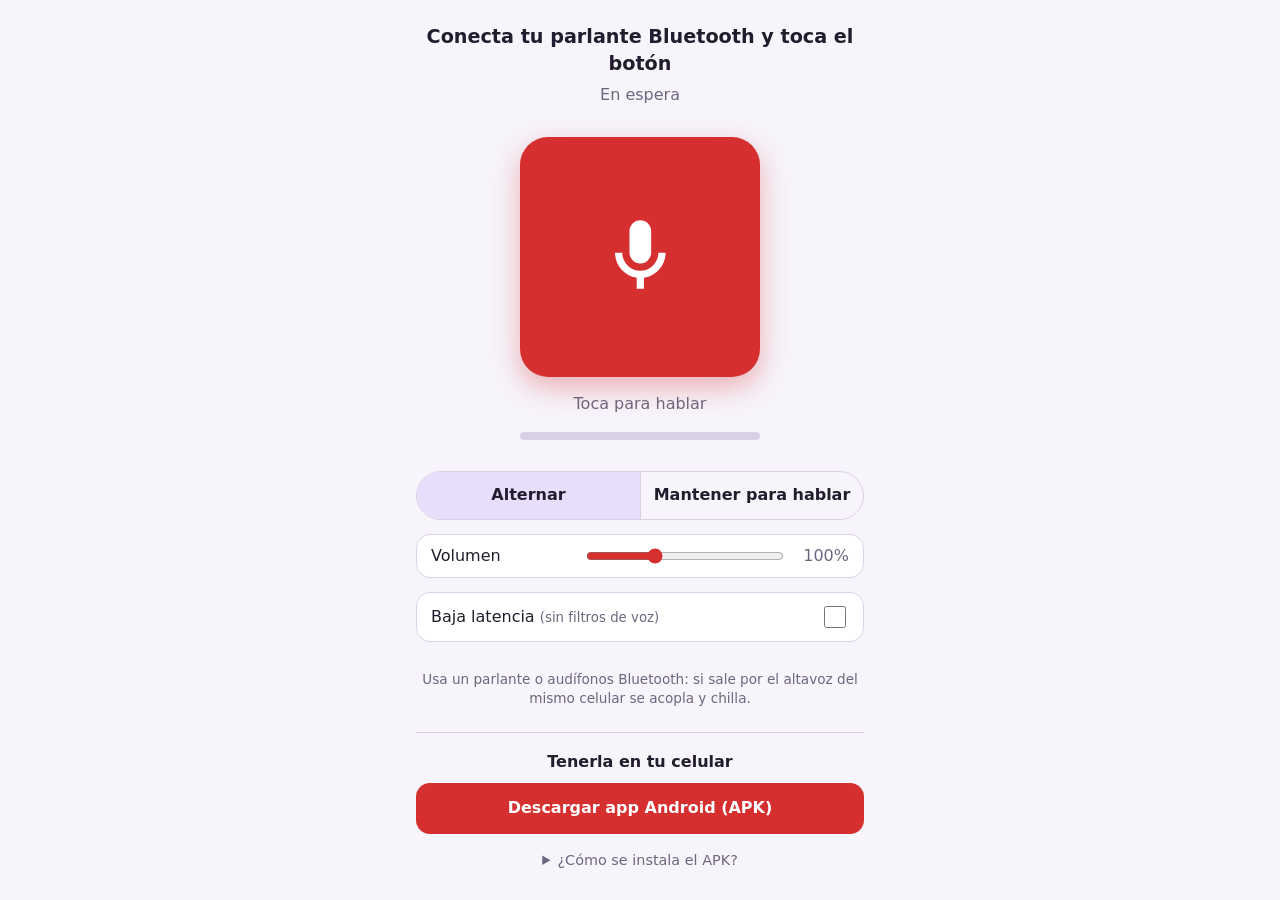
==== index.html @ 47c6e763 "Publicar Mic Parlante 1.0.1 Co-Authored-By: Claude Opus 5.5 <noreply@anthropic.com>" ====
<!doctype html>
<html lang="es">
<head>
  <meta charset="utf-8">
  <meta name="viewport" content="width=device-width, initial-scale=1, viewport-fit=cover">
  <meta name="theme-color" content="#1f1a2e">
  <title>Mic Parlante</title>
  <link rel="manifest" href="manifest.webmanifest">
  <link rel="icon" href="icon.svg" type="image/svg+xml">
  <link rel="apple-touch-icon" href="icon-192.png">
  <link rel="stylesheet" href="styles.css">
</head>
<body>
  <main class="app">
    <header class="estado">
      <p id="salida" class="salida">Buscando salida de audio…</p>
      <p id="estado" class="estado-texto">En espera</p>
    </header>

    <section class="centro">
      <button id="boton" class="boton-mic" aria-pressed="false" aria-label="Activar micrófono">
        <svg viewBox="0 0 24 24" aria-hidden="true">
          <path d="M12 14a3 3 0 0 0 3-3V5a3 3 0 0 0-6 0v6a3 3 0 0 0 3 3Zm5-3a5 5 0 0 1-10 0H5a7 7 0 0 0 6 6.92V21h2v-3.08A7 7 0 0 0 19 11h-2Z"/>
        </svg>
        <span class="anillo" aria-hidden="true"></span>
      </button>
      <p id="pista" class="pista">Toca para hablar</p>

      <div class="medidor" aria-hidden="true"><div id="nivel" class="nivel"></div></div>
    </section>

    <section class="controles">
      <div class="segmentado" role="radiogroup" aria-label="Modo del botón">
        <button role="radio" aria-checked="true" data-modo="alternar">Alternar</button>
        <button role="radio" aria-checked="false" data-modo="mantener">Mantener para hablar</button>
      </div>

      <label class="fila">
        <span>Volumen</span>
        <input id="volumen" type="range" min="0" max="3" step="0.05" value="1">
        <output id="volumen-valor">100%</output>
      </label>

      <label class="fila" id="fila-salida" hidden>
        <span>Salida</span>
        <select id="selector-salida"></select>
      </label>

      <label class="fila interruptor">
        <span>Baja latencia <small>(sin filtros de voz)</small></span>
        <input id="baja-latencia" type="checkbox" role="switch">
      </label>

      <p id="latencia" class="latencia"></p>
      <p class="aviso">Usa un parlante o audífonos Bluetooth: si sale por el altavoz del mismo celular se acopla y chilla.</p>
    </section>

    <section id="instalar" class="instalar">
      <h2>Tenerla en tu celular</h2>
      <a class="boton-descarga" href="MicParlante.apk" download>Descargar app Android (APK)</a>
      <button id="boton-pwa" class="boton-secundario" hidden>Instalar desde el navegador</button>
      <details>
        <summary>¿Cómo se instala el APK?</summary>
        <ol>
          <li>Toca <b>Descargar app Android</b> y abre el archivo cuando termine.</li>
          <li>Si Android avisa de "fuente desconocida", toca <b>Configuración → Permitir de esta fuente</b>.</li>
          <li>Toca <b>Instalar</b>. Si aparece Play Protect, elige <b>Instalar de todas formas</b>.</li>
          <li>Conecta tu parlante Bluetooth, abre <b>Mic Parlante</b> y acepta el permiso de micrófono.</li>
        </ol>
      </details>
    </section>
  </main>

  <script src="app.js"></script>
</body>
</html>
---- styles.css ----
:root {
  --fondo: #f7f4fb;
  --texto: #221d2e;
  --suave: #6d6680;
  --borde: #d9d2e6;
  --panel: #ffffff;
  --rojo: #d62f2f;
  --rojo-vivo: #ff3b3b;
  --acento: #e6defa;
  --verde: #2fa66a;
}
@media (prefers-color-scheme: dark) {
  :root {
    --fondo: #15121d;
    --texto: #ece8f5;
    --suave: #a39cb5;
    --borde: #342e44;
    --panel: #1f1a2b;
    --acento: #3a3150;
  }
}

* { box-sizing: border-box; }
[hidden] { display: none !important; }
html, body { margin: 0; height: 100%; }
body {
  background: var(--fondo);
  color: var(--texto);
  font: 16px/1.4 system-ui, -apple-system, "Segoe UI", Roboto, sans-serif;
  -webkit-tap-highlight-color: transparent;
}

.app {
  min-height: 100dvh;
  max-width: 480px;
  margin: 0 auto;
  padding: max(24px, env(safe-area-inset-top)) 16px max(24px, env(safe-area-inset-bottom));
  display: flex;
  flex-direction: column;
  gap: 24px;
}

.estado { text-align: center; }
.salida { margin: 0; font-weight: 700; font-size: 1.2rem; }
.salida.ok { color: var(--verde); }
.estado-texto { margin: 6px 0 0; color: var(--suave); }

.centro {
  flex: 1;
  display: flex;
  flex-direction: column;
  align-items: center;
  justify-content: center;
  gap: 16px;
}

.boton-mic {
  position: relative;
  width: min(62vw, 240px);
  aspect-ratio: 1;
  border: 0;
  border-radius: 28px;
  background: var(--rojo);
  color: #fff;
  cursor: pointer;
  box-shadow: 0 10px 28px rgb(214 47 47 / .35);
  transition: transform .12s ease, background .2s ease;
  touch-action: none;
  user-select: none;
  -webkit-user-select: none;
}
.boton-mic svg { width: 38%; fill: currentColor; }
.boton-mic:active { transform: scale(.97); }
.boton-mic.activo { background: var(--rojo-vivo); }
.boton-mic:focus-visible { outline: 3px solid var(--texto); outline-offset: 4px; }

.anillo {
  position: absolute;
  inset: -10px;
  border-radius: 36px;
  border: 4px solid var(--rojo-vivo);
  opacity: 0;
  transform: scale(var(--pulso, 1));
  transition: opacity .2s ease;
  pointer-events: none;
}
.boton-mic.activo .anillo { opacity: .6; }

.pista { margin: 0; color: var(--suave); }

.medidor {
  width: min(62vw, 240px);
  height: 8px;
  border-radius: 4px;
  background: var(--borde);
  overflow: hidden;
}
.nivel {
  height: 100%;
  width: 0;
  background: linear-gradient(90deg, var(--verde), #e8c22c 70%, var(--rojo-vivo));
  transition: width .05s linear;
}

.controles { display: flex; flex-direction: column; gap: 14px; }

.segmentado {
  display: grid;
  grid-template-columns: 1fr 1fr;
  border: 1px solid var(--borde);
  border-radius: 999px;
  overflow: hidden;
}
.segmentado button {
  border: 0;
  padding: 12px 8px;
  background: transparent;
  color: var(--texto);
  font: inherit;
  font-weight: 600;
  cursor: pointer;
}
.segmentado button + button { border-left: 1px solid var(--borde); }
.segmentado button[aria-checked="true"] { background: var(--acento); }

.fila {
  display: flex;
  align-items: center;
  gap: 12px;
  background: var(--panel);
  border: 1px solid var(--borde);
  border-radius: 14px;
  padding: 10px 14px;
}
.fila > span { flex: 1; }
.fila small { color: var(--suave); }
.fila input[type="range"] { flex: 1.4; accent-color: var(--rojo); }
.fila output { min-width: 3.2em; text-align: right; color: var(--suave); }
.fila select {
  flex: 1.4;
  min-width: 0;
  font: inherit;
  padding: 6px;
  border-radius: 8px;
  border: 1px solid var(--borde);
  background: var(--fondo);
  color: var(--texto);
}
.interruptor input { width: 22px; height: 22px; accent-color: var(--rojo); }

.instalar {
  display: flex;
  flex-direction: column;
  gap: 10px;
  padding-top: 18px;
  border-top: 1px solid var(--borde);
}
.instalar h2 { margin: 0; font-size: 1rem; text-align: center; }
.boton-descarga, .boton-secundario {
  display: block;
  text-align: center;
  padding: 14px;
  border-radius: 14px;
  font: inherit;
  font-weight: 700;
  text-decoration: none;
  cursor: pointer;
}
.boton-descarga { background: var(--rojo); color: #fff; border: 0; }
.boton-secundario { background: transparent; color: var(--texto); border: 1px solid var(--borde); }
.instalar details { font-size: .9rem; color: var(--suave); }
.instalar summary { cursor: pointer; text-align: center; padding: 6px; }
.instalar ol { margin: 8px 0 0; padding-left: 22px; display: grid; gap: 6px; }

.latencia, .aviso { margin: 0; font-size: .85rem; color: var(--suave); text-align: center; }
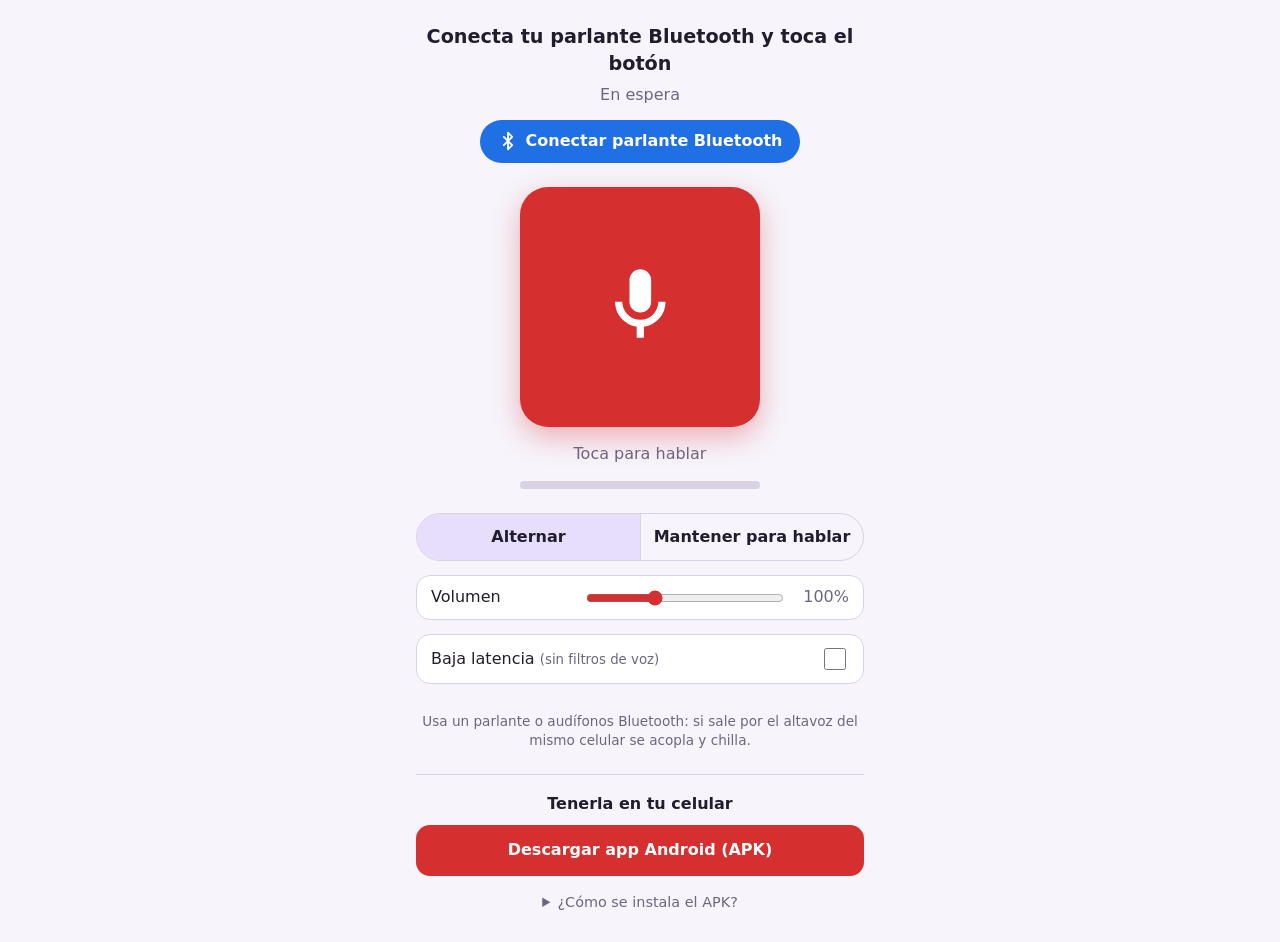
==== commit 6a48f00e: "Publicar Mic Parlante 1.0.2 Co-Authored-By: Claude Opus 5.5 <noreply@anthropic.com>" ====
--- a/index.html
+++ b/index.html
@@ -15,6 +15,16 @@
     <header class="estado">
       <p id="salida" class="salida">Buscando salida de audio…</p>
       <p id="estado" class="estado-texto">En espera</p>
+      <button id="boton-bt" class="boton-bt" type="button">
+        <svg viewBox="0 0 24 24" aria-hidden="true"><path d="M7 7l10 10-5 5V2l5 5L7 17"/></svg>
+        <span id="texto-bt">Conectar parlante Bluetooth</span>
+      </button>
+      <ol id="guia-bt" class="guia-bt" hidden>
+        <li>Prende el parlante y ponlo en modo de emparejar (luz parpadeando).</li>
+        <li>En el celular baja la barra de notificaciones y mantén presionado <b>Bluetooth</b>.</li>
+        <li>Toca tu parlante en la lista y vuelve aquí: se detecta solo.</li>
+        <li>Con la <b>app Android</b> este botón abre el Bluetooth directamente.</li>
+      </ol>
     </header>
 
     <section class="centro">
--- a/styles.css
+++ b/styles.css
@@ -148,6 +148,37 @@
 }
 .interruptor input { width: 22px; height: 22px; accent-color: var(--rojo); }
 
+.boton-bt {
+  display: inline-flex;
+  align-items: center;
+  gap: 8px;
+  margin-top: 14px;
+  padding: 10px 18px;
+  border: 0;
+  border-radius: 999px;
+  background: #1f6fe5;
+  color: #fff;
+  font: inherit;
+  font-weight: 700;
+  cursor: pointer;
+}
+.boton-bt svg { width: 20px; height: 20px; fill: none; stroke: currentColor; stroke-width: 2.2; stroke-linecap: round; stroke-linejoin: round; }
+.boton-bt.conectado { background: transparent; color: var(--texto); border: 1px solid var(--borde); font-weight: 600; }
+.boton-bt:focus-visible { outline: 3px solid var(--texto); outline-offset: 3px; }
+.guia-bt {
+  margin: 12px auto 0;
+  max-width: 360px;
+  padding: 12px 14px 12px 32px;
+  text-align: left;
+  font-size: .9rem;
+  color: var(--suave);
+  background: var(--panel);
+  border: 1px solid var(--borde);
+  border-radius: 14px;
+  display: grid;
+  gap: 6px;
+}
+
 .instalar {
   display: flex;
   flex-direction: column;
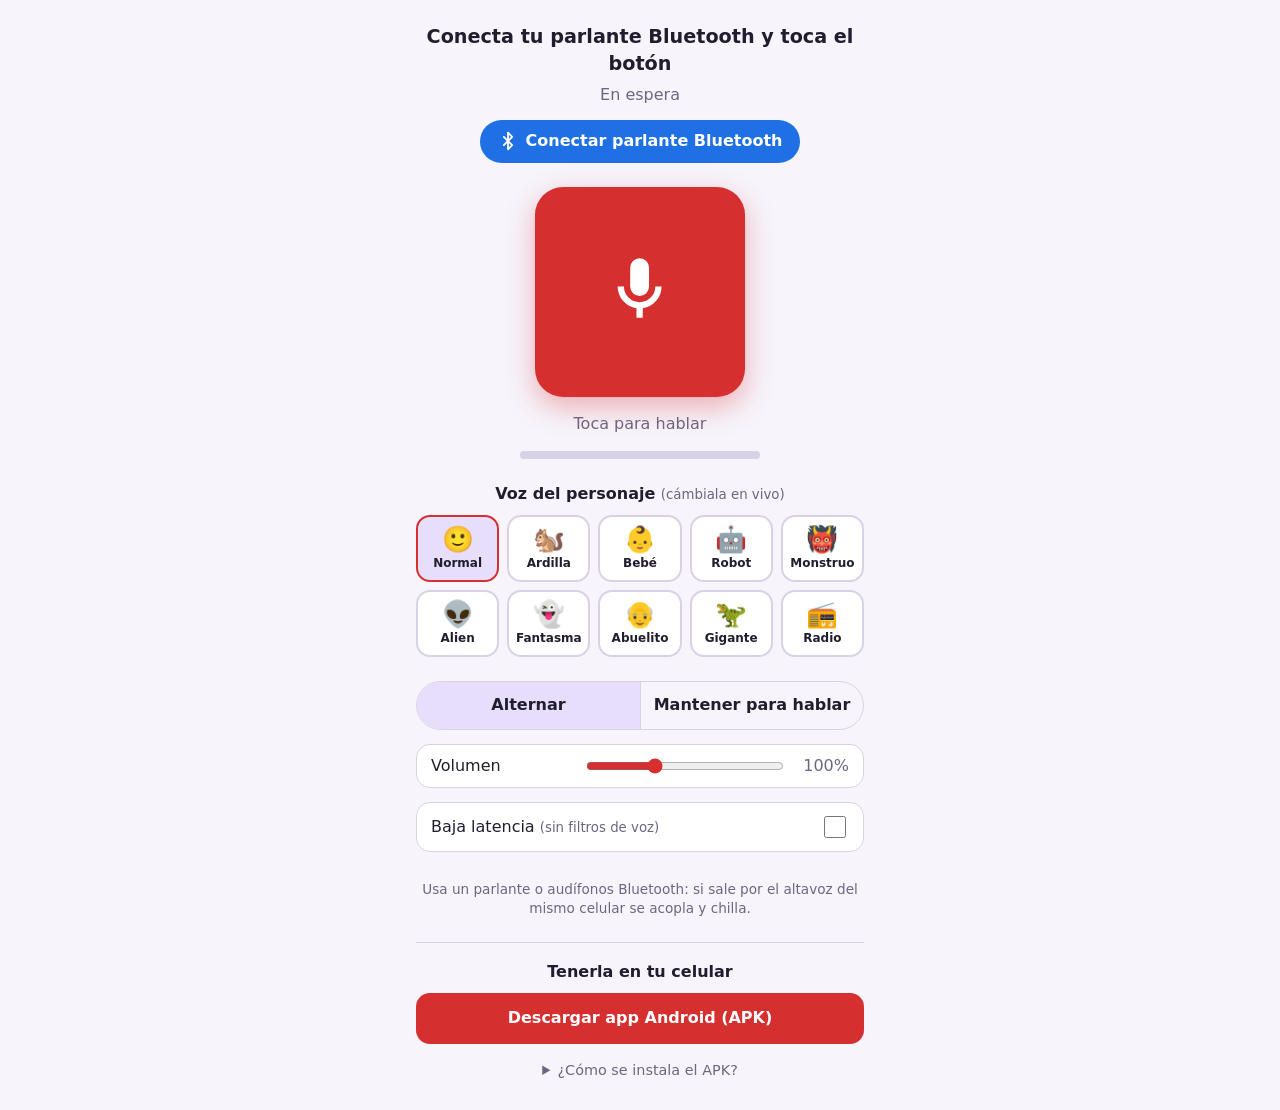
==== commit d7a8b1e2: "Publicar Mic Parlante 1.1.0 Co-Authored-By: Claude Opus 5.5 <noreply@anthropic.com>" ====
--- a/index.html
+++ b/index.html
@@ -37,6 +37,11 @@
       <p id="pista" class="pista">Toca para hablar</p>
 
       <div class="medidor" aria-hidden="true"><div id="nivel" class="nivel"></div></div>
+    </section>
+
+    <section class="personajes">
+      <h2>Voz del personaje <small>(cámbiala en vivo)</small></h2>
+      <div id="voces" class="voces" role="radiogroup" aria-label="Voz del personaje"></div>
     </section>
 
     <section class="controles">
@@ -81,6 +86,7 @@
     </section>
   </main>
 
+  <script src="voces.js"></script>
   <script src="app.js"></script>
 </body>
 </html>
--- a/styles.css
+++ b/styles.css
@@ -56,7 +56,7 @@
 
 .boton-mic {
   position: relative;
-  width: min(62vw, 240px);
+  width: min(52vw, 210px);
   aspect-ratio: 1;
   border: 0;
   border-radius: 28px;
@@ -147,6 +147,33 @@
   color: var(--texto);
 }
 .interruptor input { width: 22px; height: 22px; accent-color: var(--rojo); }
+
+.personajes h2 { margin: 0 0 10px; font-size: 1rem; text-align: center; }
+.personajes h2 small { color: var(--suave); font-weight: 400; }
+.voces {
+  display: grid;
+  grid-template-columns: repeat(5, 1fr);
+  gap: 8px;
+}
+.voces button {
+  display: flex;
+  flex-direction: column;
+  align-items: center;
+  gap: 2px;
+  padding: 8px 2px;
+  min-width: 0;
+  border: 2px solid var(--borde);
+  border-radius: 14px;
+  background: var(--panel);
+  color: var(--texto);
+  font: inherit;
+  font-size: .75rem;
+  font-weight: 600;
+  cursor: pointer;
+}
+.voces .emoji { font-size: 1.6rem; line-height: 1.1; }
+.voces button[aria-checked="true"] { border-color: var(--rojo); background: var(--acento); }
+.voces button:focus-visible { outline: 3px solid var(--texto); outline-offset: 2px; }
 
 .boton-bt {
   display: inline-flex;
